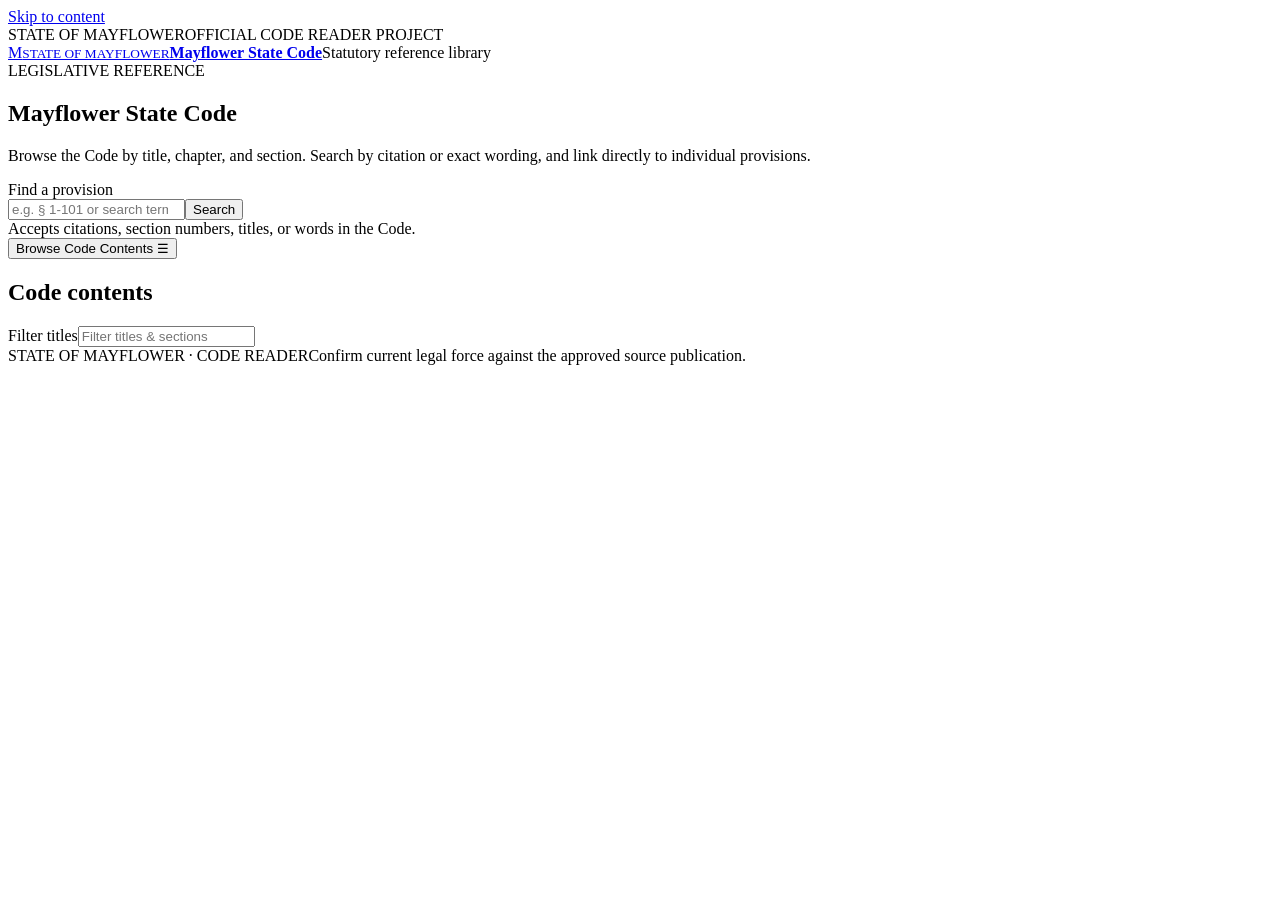
==== index.html @ bb25f396 "Initialize Mayflower Code reader: index.html" ====
<!doctype html>
<html lang="en"><head><meta charset="utf-8"><meta name="viewport" content="width=device-width,initial-scale=1"><meta name="theme-color" content="#132721"><meta name="description" content="Browse the State of Mayflower's published State Code by title, chapter and section."><title>Mayflower State Code | State of Mayflower</title><link rel="stylesheet" href="./assets/style.css"><script type="module" src="./assets/app.js"></script></head>
<body><a class="skip" href="#main">Skip to content</a><div class="govbar"><div class="wrap"><span>STATE OF MAYFLOWER</span><span>OFFICIAL CODE READER PROJECT</span></div></div><header class="masthead"><div class="wrap headerrow"><a class="wordmark" href="./"><span class="monogram" aria-hidden="true">M</span><span><small>STATE OF MAYFLOWER</small><strong>Mayflower State Code</strong></span></a><span class="header-meta">Statutory reference library</span></div></header>
<main id="main" class="wrap"><section class="intro"><div><div class="eyebrow">LEGISLATIVE REFERENCE</div><h1>Mayflower State Code</h1><p>Browse the Code by title, chapter, and section. Search by citation or exact wording, and link directly to individual provisions.</p><div id="edition" class="edition"></div></div><div class="search-panel"><form id="search-form"><label for="search">Find a provision</label><div class="searchline"><input id="search" type="search" maxlength="200" placeholder="e.g. § 1-101 or search terms" autocomplete="off"><button type="submit">Search</button></div></form><div class="search-help">Accepts citations, section numbers, titles, or words in the Code.</div></div></section>
<button class="contents-toggle" id="contents-toggle" aria-controls="contents" aria-expanded="false">Browse Code Contents <span aria-hidden="true">☰</span></button>
<div class="layout"><aside class="contents" id="contents"><div class="contents-head"><h2>Code contents</h2><label class="sr" for="filter">Filter titles</label><input type="search" id="filter" placeholder="Filter titles & sections"></div><nav id="toc" aria-label="Code navigation"></nav></aside>
<div class="reading"><div id="status" class="status" aria-live="polite"></div><div id="content"></div></div></div></main>
<footer><div class="wrap footerrow"><span>STATE OF MAYFLOWER · CODE READER</span><span>Confirm current legal force against the approved source publication.</span></div></footer></body></html>
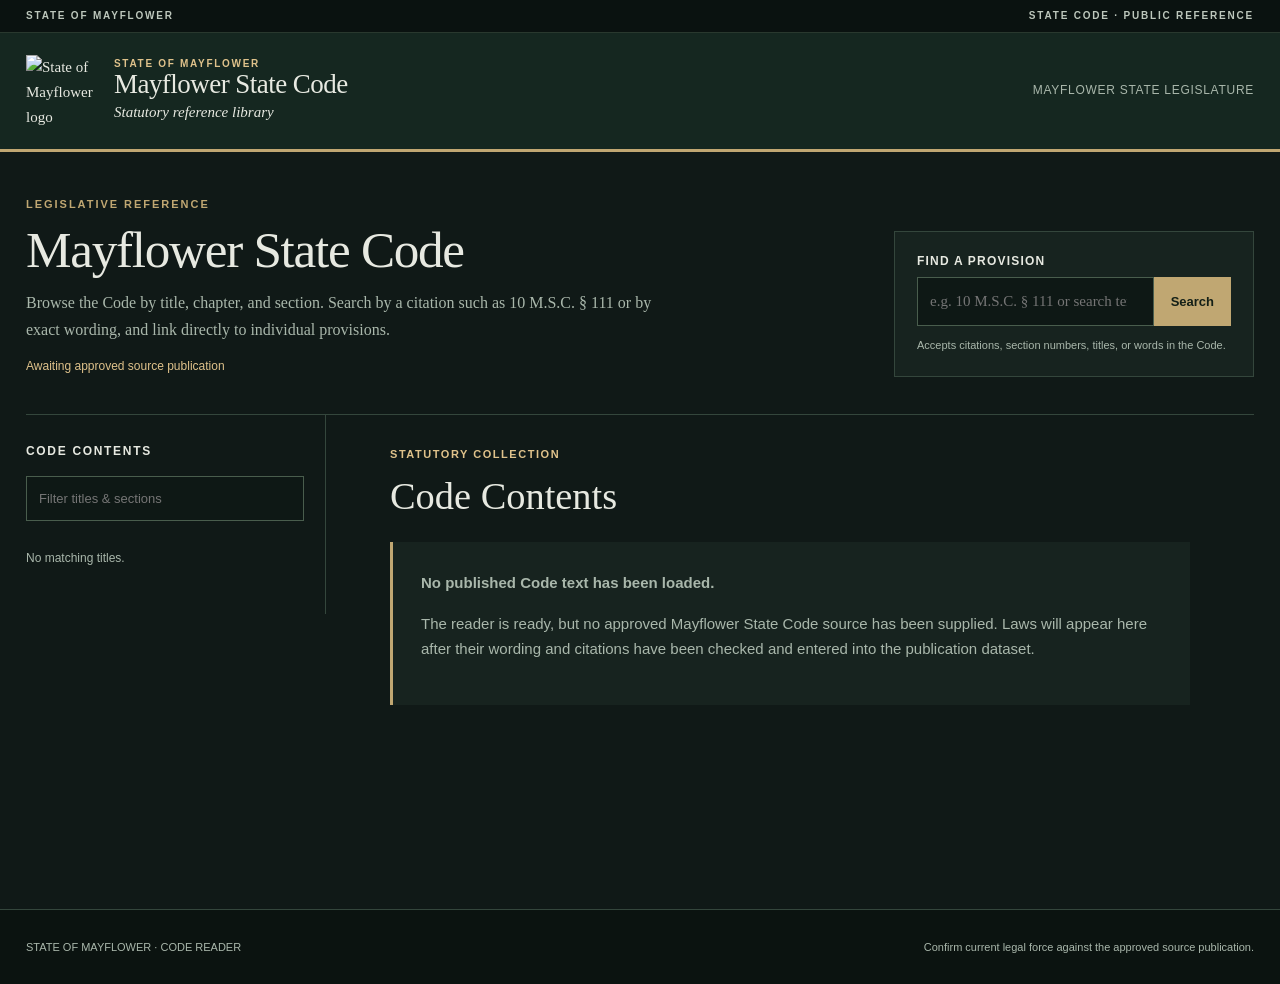
==== commit 9a5e60d2: "Redesign State Code around Mayflower logo colors" ====
--- a/index.html
+++ b/index.html
@@ -1,7 +1,7 @@
 <!doctype html>
-<html lang="en"><head><meta charset="utf-8"><meta name="viewport" content="width=device-width,initial-scale=1"><meta name="theme-color" content="#132721"><meta name="description" content="Browse the State of Mayflower's published State Code by title, chapter and section."><title>Mayflower State Code | State of Mayflower</title><link rel="stylesheet" href="./assets/style.css"><script type="module" src="./assets/app.js"></script></head>
-<body><a class="skip" href="#main">Skip to content</a><div class="govbar"><div class="wrap"><span>STATE OF MAYFLOWER</span><span>OFFICIAL CODE READER PROJECT</span></div></div><header class="masthead"><div class="wrap headerrow"><a class="wordmark" href="./"><span class="monogram" aria-hidden="true">M</span><span><small>STATE OF MAYFLOWER</small><strong>Mayflower State Code</strong></span></a><span class="header-meta">Statutory reference library</span></div></header>
-<main id="main" class="wrap"><section class="intro"><div><div class="eyebrow">LEGISLATIVE REFERENCE</div><h1>Mayflower State Code</h1><p>Browse the Code by title, chapter, and section. Search by citation or exact wording, and link directly to individual provisions.</p><div id="edition" class="edition"></div></div><div class="search-panel"><form id="search-form"><label for="search">Find a provision</label><div class="searchline"><input id="search" type="search" maxlength="200" placeholder="e.g. § 1-101 or search terms" autocomplete="off"><button type="submit">Search</button></div></form><div class="search-help">Accepts citations, section numbers, titles, or words in the Code.</div></div></section>
+<html lang="en"><head><meta charset="utf-8"><meta name="viewport" content="width=device-width,initial-scale=1"><meta name="theme-color" content="#1d2748"><meta name="description" content="Browse the State of Mayflower's published State Code by title, chapter and section."><title>Mayflower State Code | State of Mayflower</title><link rel="stylesheet" href="./assets/style.css"><script type="module" src="./assets/app.js"></script></head>
+<body><a class="skip" href="#main">Skip to content</a><div class="govbar"><div class="wrap"><span>STATE OF MAYFLOWER</span><span>STATE CODE · PUBLIC REFERENCE</span></div></div><header class="masthead"><div class="wrap headerrow"><a class="wordmark" href="./"><img class="site-seal" src="./assets/mayflower-seal.svg" alt="State of Mayflower logo" width="72" height="72"><span><small>STATE OF MAYFLOWER</small><strong>Mayflower State Code</strong><em>Statutory reference library</em></span></a><span class="header-meta">MAYFLOWER STATE LEGISLATURE</span></div></header>
+<main id="main" class="wrap"><section class="intro"><div><div class="eyebrow">LEGISLATIVE REFERENCE</div><h1>Mayflower State Code</h1><p>Browse the Code by title, chapter, and section. Search by a citation such as 10 M.S.C. § 111 or by exact wording, and link directly to individual provisions.</p><div id="edition" class="edition"></div></div><div class="search-panel"><form id="search-form"><label for="search">Find a provision</label><div class="searchline"><input id="search" type="search" maxlength="200" placeholder="e.g. 10 M.S.C. § 111 or search terms" autocomplete="off"><button type="submit">Search</button></div></form><div class="search-help">Accepts citations, section numbers, titles, or words in the Code.</div></div></section>
 <button class="contents-toggle" id="contents-toggle" aria-controls="contents" aria-expanded="false">Browse Code Contents <span aria-hidden="true">☰</span></button>
 <div class="layout"><aside class="contents" id="contents"><div class="contents-head"><h2>Code contents</h2><label class="sr" for="filter">Filter titles</label><input type="search" id="filter" placeholder="Filter titles & sections"></div><nav id="toc" aria-label="Code navigation"></nav></aside>
 <div class="reading"><div id="status" class="status" aria-live="polite"></div><div id="content"></div></div></div></main>
--- a/assets/style.css
+++ b/assets/style.css
@@ -0,0 +1 @@
+:root{color-scheme:dark;--bg:#101917;--surface:#17231f;--panel:#1c2a25;--border:#34463c;--text:#e7e9e1;--muted:#a9b7ab;--accent:#c0a772;--gold:#dfc28b;--focus:#f1d28a}*{box-sizing:border-box}html{scroll-behavior:smooth}body{margin:0;background:var(--bg);color:var(--text);font:15px/1.65 Georgia,'Times New Roman',serif}button,input{font:inherit}button,a{touch-action:manipulation}a{color:var(--gold)}a:hover{text-decoration:underline}button:focus-visible,input:focus-visible,a:focus-visible{outline:2px solid var(--focus);outline-offset:3px}.wrap{width:min(1320px,calc(100% - 52px));margin:auto}.govbar{background:#0a1210;color:#bdc7bc;border-bottom:1px solid #29382e;font:600 10px/1.4 Arial,sans-serif;letter-spacing:.18em}.govbar .wrap{display:flex;justify-content:space-between;gap:12px;padding:9px 0}.masthead{background:#152720;border-bottom:3px solid var(--accent)}.headerrow{display:flex;justify-content:space-between;align-items:center;padding:22px 0;gap:16px}.wordmark{display:flex;gap:16px;align-items:center;text-decoration:none;color:var(--text)}.wordmark small,.wordmark strong{display:block}.wordmark small{font:700 10px Arial,sans-serif;letter-spacing:.17em;color:var(--gold)}.wordmark strong{font:normal 27px Georgia,serif;letter-spacing:-.02em}.monogram{height:57px;width:57px;display:grid;place-items:center;border:2px solid var(--gold);border-radius:50%;font:34px Georgia,serif;color:var(--gold)}.header-meta,.eyebrow,.edition,.search-help,.contents-head,.contents-toggle,.code-label,.breadcrumbs,.result-meta,.actions,.nav-arrows,.status,.empty-note,.footerrow{font-family:Arial,Helvetica,sans-serif}.header-meta{font-size:12px;color:var(--muted);letter-spacing:.06em}.intro{display:grid;grid-template-columns:minmax(0,1fr) 360px;gap:32px;align-items:end;padding:43px 0 37px}.eyebrow{font-weight:700;letter-spacing:.18em;font-size:11px;color:var(--accent)}h1{font-size:clamp(34px,4vw,52px);font-weight:normal;line-height:1.1;margin:9px 0 12px;letter-spacing:-.025em}.intro p{margin:0;max-width:640px;color:var(--muted);font-size:16px}.edition{font-size:12px;margin-top:14px;color:var(--gold)}.search-panel{background:var(--surface);border:1px solid var(--border);padding:22px}.search-panel label{display:block;font:700 12px Arial,sans-serif;text-transform:uppercase;letter-spacing:.1em;margin-bottom:9px}.searchline{display:flex}.searchline input{flex:1;min-width:0}.searchline button{border:0;padding:11px 17px;background:var(--accent);color:#142017;font:700 13px Arial;cursor:pointer}.search-help{font-size:11px;color:var(--muted);margin-top:10px}input{background:#0e1815;border:1px solid #495d4d;border-radius:0;padding:11px 12px;color:var(--text);width:100%;outline:none}.layout{display:grid;grid-template-columns:300px minmax(0,1fr);border-top:1px solid var(--border);gap:0;align-items:start;min-height:55vh}.contents{border-right:1px solid var(--border);padding:27px 21px 40px 0;position:sticky;top:0;max-height:100vh;overflow:auto}.contents-head h2{font-size:12px;text-transform:uppercase;letter-spacing:.14em;margin:0 0 14px}.contents-head input{font-size:13px;margin-bottom:16px}.toc-title{display:block;width:100%;text-align:left;padding:12px 9px;background:none;color:var(--text);border:0;border-top:1px solid #293b33;cursor:pointer;font:600 13px/1.4 Arial}.toc-title:hover,.toc-title.active{background:#23362d;color:var(--gold)}.toc-title small{display:block;color:var(--muted);font-size:10px;letter-spacing:.08em;margin-bottom:3px}.toc-chapters{margin:0 0 8px;padding:0;list-style:none}.toc-chapters a{display:block;padding:7px 9px 7px 19px;color:#b9c9bd;font:12px/1.4 Arial;text-decoration:none}.toc-chapters a.active,.toc-chapters a:hover{color:var(--gold);background:#22332b}.reading{padding:30px min(5vw,65px) 90px;min-width:0}.breadcrumbs{font-size:12px;color:var(--muted);margin-bottom:19px}.breadcrumbs a{color:var(--muted)}.code-label{font-size:11px;color:var(--gold);font-weight:bold;letter-spacing:.14em;text-transform:uppercase}.reading h2{font-size:clamp(27px,3vw,40px);font-weight:normal;line-height:1.2;margin:10px 0 23px}.reading h3{font-size:20px;font-weight:normal;margin:28px 0 8px}.catalog{display:grid;gap:12px}.catalog a,.result{display:block;text-decoration:none;color:var(--text);background:var(--surface);border:1px solid var(--border);padding:20px 23px}.catalog a:hover,.result:hover{border-color:var(--accent);background:#1d2d25}.catalog .code-label{display:block}.catalog strong,.result strong{display:block;font-size:19px;font-weight:normal;margin:5px 0}.catalog small,.result-meta{font-size:12px;color:var(--muted)}.section-list{list-style:none;margin:0;padding:0}.section-list li{border-bottom:1px solid var(--border)}.section-list a{display:flex;justify-content:space-between;gap:12px;align-items:baseline;padding:13px 0;color:var(--text);text-decoration:none}.section-list a:hover{color:var(--gold)}.section-list .num{font-family:Arial;font-size:12px;color:var(--accent);white-space:nowrap}.statute{font-size:17px;line-height:1.9;white-space:pre-wrap;overflow-wrap:anywhere}.statute p{margin:0 0 1.05em}.statute p:target{background:#594b2b66;box-shadow:-6px 0 var(--accent);scroll-margin-top:20px}.statute a{color:var(--gold);text-decoration-color:#8c7950}.actions{display:flex;gap:9px;flex-wrap:wrap;margin:22px 0 31px}.actions button,.actions a,.nav-arrows a{display:inline-block;border:1px solid var(--border);padding:8px 12px;background:#203128;color:var(--text);font:12px Arial;cursor:pointer;text-decoration:none}.actions button:hover,.actions a:hover,.nav-arrows a:hover{border-color:var(--gold)}.nav-arrows{display:flex;justify-content:space-between;gap:18px;border-top:1px solid var(--border);padding-top:19px;margin-top:35px;font-size:12px}.meta-panel{border-top:1px solid var(--border);margin-top:30px;padding-top:20px;font:13px/1.6 Arial;color:var(--muted)}.meta-panel h3{font:700 12px Arial;text-transform:uppercase;letter-spacing:.13em;color:var(--text)}.status{font-size:13px;color:var(--gold);margin-bottom:13px}.status:empty{display:none}.empty-note{padding:28px;background:var(--surface);border-left:3px solid var(--accent);color:var(--muted);line-height:1.7}.result{margin-bottom:10px}.result p{font-size:14px;color:var(--muted);margin:5px 0}.result mark{background:#75623b;color:#fff}.result-meta{display:block;margin-bottom:5px}.contents-toggle{display:none}footer{border-top:1px solid var(--border);background:#0b1310}.footerrow{display:flex;justify-content:space-between;gap:15px;padding:28px 0;font-size:11px;color:var(--muted)}.skip,.sr{position:absolute;left:-9999px}.skip:focus,.sr:focus{left:12px;top:12px;background:#fff;color:#000;padding:8px;z-index:10}@media(max-width:850px){.wrap{width:min(100% - 30px,1320px)}.intro{grid-template-columns:1fr;gap:20px;padding:30px 0}.layout{grid-template-columns:1fr}.contents-toggle{display:flex;justify-content:space-between;width:100%;background:#24382e;border:1px solid var(--border);padding:13px;color:var(--text);cursor:pointer}.contents{display:none;position:static;max-height:none;border:1px solid var(--border);padding:18px;margin-top:5px}.contents.open{display:block}.reading{padding:24px 0 65px}.header-meta{display:none}.wordmark strong{font-size:22px}.monogram{height:48px;width:48px;font-size:27px}.footerrow{flex-direction:column}}@media print{:root{color-scheme:light}body{background:white;color:#111}.govbar,.masthead,.search-panel,.contents,.contents-toggle,.actions,.nav-arrows,footer,.intro p,.eyebrow,.status{display:none!important}.intro{display:block;padding:0}.intro h1{font-size:22px}.layout{display:block;border:0}.reading{padding:0}.statute{color:#111;font-size:12pt}.statute a{color:#111}.code-label{color:#111}}
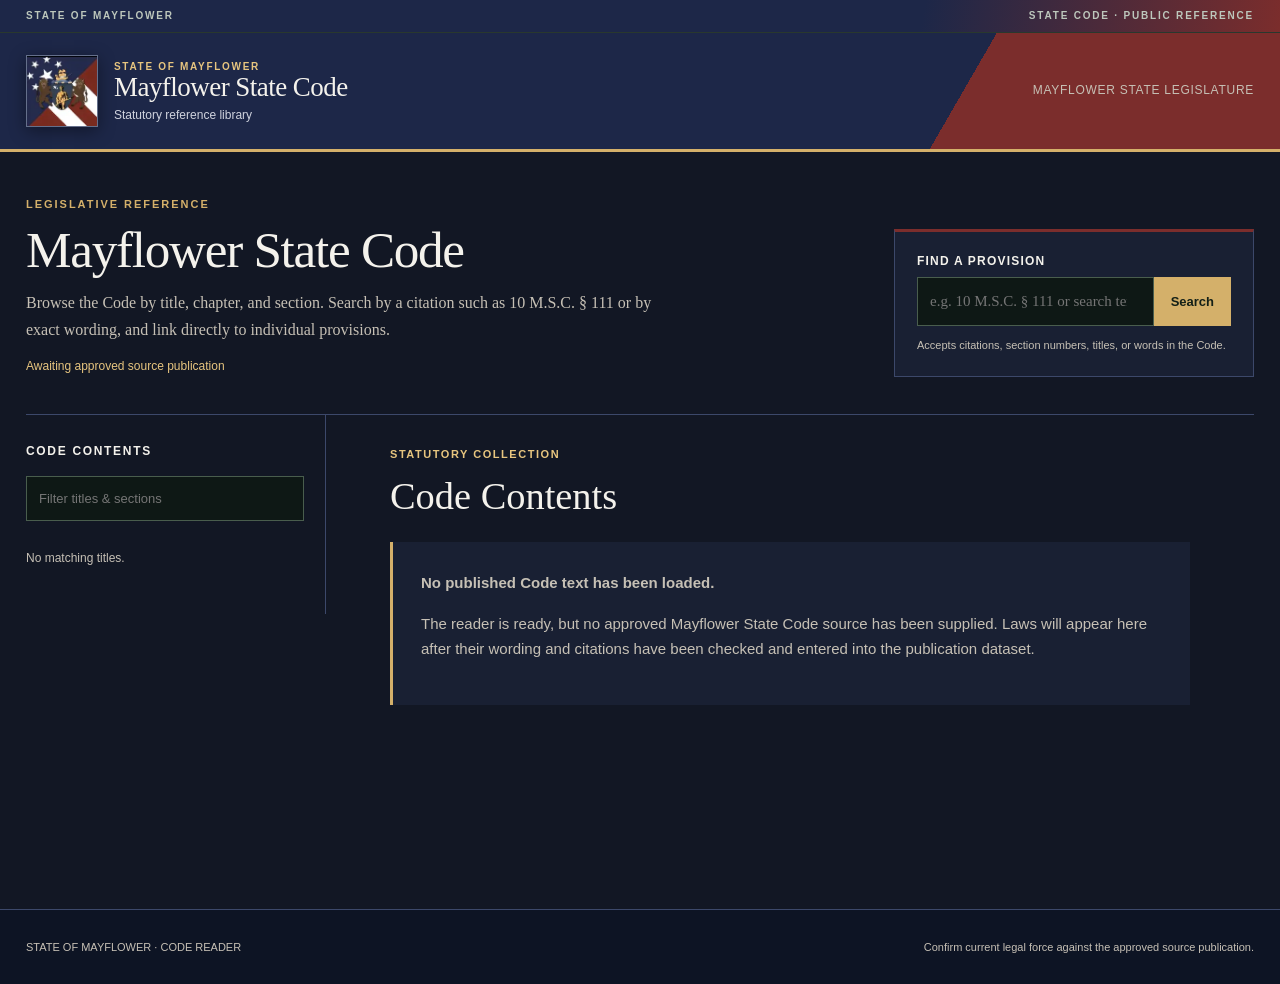
==== commit d68e3d97: "Complete MSC citation display and seal favicon" ====
--- a/index.html
+++ b/index.html
@@ -1,5 +1,5 @@
 <!doctype html>
-<html lang="en"><head><meta charset="utf-8"><meta name="viewport" content="width=device-width,initial-scale=1"><meta name="theme-color" content="#1d2748"><meta name="description" content="Browse the State of Mayflower's published State Code by title, chapter and section."><title>Mayflower State Code | State of Mayflower</title><link rel="stylesheet" href="./assets/style.css"><script type="module" src="./assets/app.js"></script></head>
+<html lang="en"><head><meta charset="utf-8"><meta name="viewport" content="width=device-width,initial-scale=1"><meta name="theme-color" content="#1d2748"><meta name="description" content="Browse the State of Mayflower's published State Code by title, chapter and section."><title>Mayflower State Code | State of Mayflower</title><link rel="icon" type="image/svg+xml" href="./assets/mayflower-seal.svg"><link rel="stylesheet" href="./assets/style.css"><script type="module" src="./assets/app.js"></script></head>
 <body><a class="skip" href="#main">Skip to content</a><div class="govbar"><div class="wrap"><span>STATE OF MAYFLOWER</span><span>STATE CODE · PUBLIC REFERENCE</span></div></div><header class="masthead"><div class="wrap headerrow"><a class="wordmark" href="./"><img class="site-seal" src="./assets/mayflower-seal.svg" alt="State of Mayflower logo" width="72" height="72"><span><small>STATE OF MAYFLOWER</small><strong>Mayflower State Code</strong><em>Statutory reference library</em></span></a><span class="header-meta">MAYFLOWER STATE LEGISLATURE</span></div></header>
 <main id="main" class="wrap"><section class="intro"><div><div class="eyebrow">LEGISLATIVE REFERENCE</div><h1>Mayflower State Code</h1><p>Browse the Code by title, chapter, and section. Search by a citation such as 10 M.S.C. § 111 or by exact wording, and link directly to individual provisions.</p><div id="edition" class="edition"></div></div><div class="search-panel"><form id="search-form"><label for="search">Find a provision</label><div class="searchline"><input id="search" type="search" maxlength="200" placeholder="e.g. 10 M.S.C. § 111 or search terms" autocomplete="off"><button type="submit">Search</button></div></form><div class="search-help">Accepts citations, section numbers, titles, or words in the Code.</div></div></section>
 <button class="contents-toggle" id="contents-toggle" aria-controls="contents" aria-expanded="false">Browse Code Contents <span aria-hidden="true">☰</span></button>
--- a/assets/style.css
+++ b/assets/style.css
@@ -1 +1,2 @@
-:root{color-scheme:dark;--bg:#101917;--surface:#17231f;--panel:#1c2a25;--border:#34463c;--text:#e7e9e1;--muted:#a9b7ab;--accent:#c0a772;--gold:#dfc28b;--focus:#f1d28a}*{box-sizing:border-box}html{scroll-behavior:smooth}body{margin:0;background:var(--bg);color:var(--text);font:15px/1.65 Georgia,'Times New Roman',serif}button,input{font:inherit}button,a{touch-action:manipulation}a{color:var(--gold)}a:hover{text-decoration:underline}button:focus-visible,input:focus-visible,a:focus-visible{outline:2px solid var(--focus);outline-offset:3px}.wrap{width:min(1320px,calc(100% - 52px));margin:auto}.govbar{background:#0a1210;color:#bdc7bc;border-bottom:1px solid #29382e;font:600 10px/1.4 Arial,sans-serif;letter-spacing:.18em}.govbar .wrap{display:flex;justify-content:space-between;gap:12px;padding:9px 0}.masthead{background:#152720;border-bottom:3px solid var(--accent)}.headerrow{display:flex;justify-content:space-between;align-items:center;padding:22px 0;gap:16px}.wordmark{display:flex;gap:16px;align-items:center;text-decoration:none;color:var(--text)}.wordmark small,.wordmark strong{display:block}.wordmark small{font:700 10px Arial,sans-serif;letter-spacing:.17em;color:var(--gold)}.wordmark strong{font:normal 27px Georgia,serif;letter-spacing:-.02em}.monogram{height:57px;width:57px;display:grid;place-items:center;border:2px solid var(--gold);border-radius:50%;font:34px Georgia,serif;color:var(--gold)}.header-meta,.eyebrow,.edition,.search-help,.contents-head,.contents-toggle,.code-label,.breadcrumbs,.result-meta,.actions,.nav-arrows,.status,.empty-note,.footerrow{font-family:Arial,Helvetica,sans-serif}.header-meta{font-size:12px;color:var(--muted);letter-spacing:.06em}.intro{display:grid;grid-template-columns:minmax(0,1fr) 360px;gap:32px;align-items:end;padding:43px 0 37px}.eyebrow{font-weight:700;letter-spacing:.18em;font-size:11px;color:var(--accent)}h1{font-size:clamp(34px,4vw,52px);font-weight:normal;line-height:1.1;margin:9px 0 12px;letter-spacing:-.025em}.intro p{margin:0;max-width:640px;color:var(--muted);font-size:16px}.edition{font-size:12px;margin-top:14px;color:var(--gold)}.search-panel{background:var(--surface);border:1px solid var(--border);padding:22px}.search-panel label{display:block;font:700 12px Arial,sans-serif;text-transform:uppercase;letter-spacing:.1em;margin-bottom:9px}.searchline{display:flex}.searchline input{flex:1;min-width:0}.searchline button{border:0;padding:11px 17px;background:var(--accent);color:#142017;font:700 13px Arial;cursor:pointer}.search-help{font-size:11px;color:var(--muted);margin-top:10px}input{background:#0e1815;border:1px solid #495d4d;border-radius:0;padding:11px 12px;color:var(--text);width:100%;outline:none}.layout{display:grid;grid-template-columns:300px minmax(0,1fr);border-top:1px solid var(--border);gap:0;align-items:start;min-height:55vh}.contents{border-right:1px solid var(--border);padding:27px 21px 40px 0;position:sticky;top:0;max-height:100vh;overflow:auto}.contents-head h2{font-size:12px;text-transform:uppercase;letter-spacing:.14em;margin:0 0 14px}.contents-head input{font-size:13px;margin-bottom:16px}.toc-title{display:block;width:100%;text-align:left;padding:12px 9px;background:none;color:var(--text);border:0;border-top:1px solid #293b33;cursor:pointer;font:600 13px/1.4 Arial}.toc-title:hover,.toc-title.active{background:#23362d;color:var(--gold)}.toc-title small{display:block;color:var(--muted);font-size:10px;letter-spacing:.08em;margin-bottom:3px}.toc-chapters{margin:0 0 8px;padding:0;list-style:none}.toc-chapters a{display:block;padding:7px 9px 7px 19px;color:#b9c9bd;font:12px/1.4 Arial;text-decoration:none}.toc-chapters a.active,.toc-chapters a:hover{color:var(--gold);background:#22332b}.reading{padding:30px min(5vw,65px) 90px;min-width:0}.breadcrumbs{font-size:12px;color:var(--muted);margin-bottom:19px}.breadcrumbs a{color:var(--muted)}.code-label{font-size:11px;color:var(--gold);font-weight:bold;letter-spacing:.14em;text-transform:uppercase}.reading h2{font-size:clamp(27px,3vw,40px);font-weight:normal;line-height:1.2;margin:10px 0 23px}.reading h3{font-size:20px;font-weight:normal;margin:28px 0 8px}.catalog{display:grid;gap:12px}.catalog a,.result{display:block;text-decoration:none;color:var(--text);background:var(--surface);border:1px solid var(--border);padding:20px 23px}.catalog a:hover,.result:hover{border-color:var(--accent);background:#1d2d25}.catalog .code-label{display:block}.catalog strong,.result strong{display:block;font-size:19px;font-weight:normal;margin:5px 0}.catalog small,.result-meta{font-size:12px;color:var(--muted)}.section-list{list-style:none;margin:0;padding:0}.section-list li{border-bottom:1px solid var(--border)}.section-list a{display:flex;justify-content:space-between;gap:12px;align-items:baseline;padding:13px 0;color:var(--text);text-decoration:none}.section-list a:hover{color:var(--gold)}.section-list .num{font-family:Arial;font-size:12px;color:var(--accent);white-space:nowrap}.statute{font-size:17px;line-height:1.9;white-space:pre-wrap;overflow-wrap:anywhere}.statute p{margin:0 0 1.05em}.statute p:target{background:#594b2b66;box-shadow:-6px 0 var(--accent);scroll-margin-top:20px}.statute a{color:var(--gold);text-decoration-color:#8c7950}.actions{display:flex;gap:9px;flex-wrap:wrap;margin:22px 0 31px}.actions button,.actions a,.nav-arrows a{display:inline-block;border:1px solid var(--border);padding:8px 12px;background:#203128;color:var(--text);font:12px Arial;cursor:pointer;text-decoration:none}.actions button:hover,.actions a:hover,.nav-arrows a:hover{border-color:var(--gold)}.nav-arrows{display:flex;justify-content:space-between;gap:18px;border-top:1px solid var(--border);padding-top:19px;margin-top:35px;font-size:12px}.meta-panel{border-top:1px solid var(--border);margin-top:30px;padding-top:20px;font:13px/1.6 Arial;color:var(--muted)}.meta-panel h3{font:700 12px Arial;text-transform:uppercase;letter-spacing:.13em;color:var(--text)}.status{font-size:13px;color:var(--gold);margin-bottom:13px}.status:empty{display:none}.empty-note{padding:28px;background:var(--surface);border-left:3px solid var(--accent);color:var(--muted);line-height:1.7}.result{margin-bottom:10px}.result p{font-size:14px;color:var(--muted);margin:5px 0}.result mark{background:#75623b;color:#fff}.result-meta{display:block;margin-bottom:5px}.contents-toggle{display:none}footer{border-top:1px solid var(--border);background:#0b1310}.footerrow{display:flex;justify-content:space-between;gap:15px;padding:28px 0;font-size:11px;color:var(--muted)}.skip,.sr{position:absolute;left:-9999px}.skip:focus,.sr:focus{left:12px;top:12px;background:#fff;color:#000;padding:8px;z-index:10}@media(max-width:850px){.wrap{width:min(100% - 30px,1320px)}.intro{grid-template-columns:1fr;gap:20px;padding:30px 0}.layout{grid-template-columns:1fr}.contents-toggle{display:flex;justify-content:space-between;width:100%;background:#24382e;border:1px solid var(--border);padding:13px;color:var(--text);cursor:pointer}.contents{display:none;position:static;max-height:none;border:1px solid var(--border);padding:18px;margin-top:5px}.contents.open{display:block}.reading{padding:24px 0 65px}.header-meta{display:none}.wordmark strong{font-size:22px}.monogram{height:48px;width:48px;font-size:27px}.footerrow{flex-direction:column}}@media print{:root{color-scheme:light}body{background:white;color:#111}.govbar,.masthead,.search-panel,.contents,.contents-toggle,.actions,.nav-arrows,footer,.intro p,.eyebrow,.status{display:none!important}.intro{display:block;padding:0}.intro h1{font-size:22px}.layout{display:block;border:0}.reading{padding:0}.statute{color:#111;font-size:12pt}.statute a{color:#111}.code-label{color:#111}}+:root{color-scheme:dark;--bg:#121724;--surface:#192033;--panel:#202944;--border:#3c486a;--text:#f4f2ec;--muted:#c6c0b5;--accent:#d4b06a;--gold:#e7c57f;--focus:#e7c57f}*{box-sizing:border-box}html{scroll-behavior:smooth}body{margin:0;background:var(--bg);color:var(--text);font:15px/1.65 Georgia,'Times New Roman',serif}button,input{font:inherit}button,a{touch-action:manipulation}a{color:var(--gold)}a:hover{text-decoration:underline}button:focus-visible,input:focus-visible,a:focus-visible{outline:2px solid var(--focus);outline-offset:3px}.wrap{width:min(1320px,calc(100% - 52px));margin:auto}.govbar{background:#11192c;color:#bdc7bc;border-bottom:1px solid #29382e;font:600 10px/1.4 Arial,sans-serif;letter-spacing:.18em}.govbar .wrap{display:flex;justify-content:space-between;gap:12px;padding:9px 0}.masthead{background:#1d2748;border-bottom:3px solid var(--accent)}.headerrow{display:flex;justify-content:space-between;align-items:center;padding:22px 0;gap:16px}.wordmark{display:flex;gap:16px;align-items:center;text-decoration:none;color:var(--text)}.wordmark small,.wordmark strong{display:block}.wordmark small{font:700 10px Arial,sans-serif;letter-spacing:.17em;color:var(--gold)}.wordmark strong{font:normal 27px Georgia,serif;letter-spacing:-.02em}.monogram{height:57px;width:57px;display:grid;place-items:center;border:2px solid var(--gold);border-radius:50%;font:34px Georgia,serif;color:var(--gold)}.header-meta,.eyebrow,.edition,.search-help,.contents-head,.contents-toggle,.code-label,.breadcrumbs,.result-meta,.actions,.nav-arrows,.status,.empty-note,.footerrow{font-family:Arial,Helvetica,sans-serif}.header-meta{font-size:12px;color:var(--muted);letter-spacing:.06em}.intro{display:grid;grid-template-columns:minmax(0,1fr) 360px;gap:32px;align-items:end;padding:43px 0 37px}.eyebrow{font-weight:700;letter-spacing:.18em;font-size:11px;color:var(--accent)}h1{font-size:clamp(34px,4vw,52px);font-weight:normal;line-height:1.1;margin:9px 0 12px;letter-spacing:-.025em}.intro p{margin:0;max-width:640px;color:var(--muted);font-size:16px}.edition{font-size:12px;margin-top:14px;color:var(--gold)}.search-panel{background:var(--surface);border:1px solid var(--border);padding:22px}.search-panel label{display:block;font:700 12px Arial,sans-serif;text-transform:uppercase;letter-spacing:.1em;margin-bottom:9px}.searchline{display:flex}.searchline input{flex:1;min-width:0}.searchline button{border:0;padding:11px 17px;background:var(--accent);color:#142017;font:700 13px Arial;cursor:pointer}.search-help{font-size:11px;color:var(--muted);margin-top:10px}input{background:#0e1815;border:1px solid #495d4d;border-radius:0;padding:11px 12px;color:var(--text);width:100%;outline:none}.layout{display:grid;grid-template-columns:300px minmax(0,1fr);border-top:1px solid var(--border);gap:0;align-items:start;min-height:55vh}.contents{border-right:1px solid var(--border);padding:27px 21px 40px 0;position:sticky;top:0;max-height:100vh;overflow:auto}.contents-head h2{font-size:12px;text-transform:uppercase;letter-spacing:.14em;margin:0 0 14px}.contents-head input{font-size:13px;margin-bottom:16px}.toc-title{display:block;width:100%;text-align:left;padding:12px 9px;background:none;color:var(--text);border:0;border-top:1px solid #293b33;cursor:pointer;font:600 13px/1.4 Arial}.toc-title:hover,.toc-title.active{background:#2d3753;color:var(--gold)}.toc-title small{display:block;color:var(--muted);font-size:10px;letter-spacing:.08em;margin-bottom:3px}.toc-chapters{margin:0 0 8px;padding:0;list-style:none}.toc-chapters a{display:block;padding:7px 9px 7px 19px;color:#b9c9bd;font:12px/1.4 Arial;text-decoration:none}.toc-chapters a.active,.toc-chapters a:hover{color:var(--gold);background:#303a58}.reading{padding:30px min(5vw,65px) 90px;min-width:0}.breadcrumbs{font-size:12px;color:var(--muted);margin-bottom:19px}.breadcrumbs a{color:var(--muted)}.code-label{font-size:11px;color:var(--gold);font-weight:bold;letter-spacing:.14em;text-transform:uppercase}.reading h2{font-size:clamp(27px,3vw,40px);font-weight:normal;line-height:1.2;margin:10px 0 23px}.reading h3{font-size:20px;font-weight:normal;margin:28px 0 8px}.catalog{display:grid;gap:12px}.catalog a,.result{display:block;text-decoration:none;color:var(--text);background:var(--surface);border:1px solid var(--border);padding:20px 23px}.catalog a:hover,.result:hover{border-color:var(--accent);background:#1d2d25}.catalog .code-label{display:block}.catalog strong,.result strong{display:block;font-size:19px;font-weight:normal;margin:5px 0}.catalog small,.result-meta{font-size:12px;color:var(--muted)}.section-list{list-style:none;margin:0;padding:0}.section-list li{border-bottom:1px solid var(--border)}.section-list a{display:flex;justify-content:space-between;gap:12px;align-items:baseline;padding:13px 0;color:var(--text);text-decoration:none}.section-list a:hover{color:var(--gold)}.section-list .num{font-family:Arial;font-size:12px;color:var(--accent);white-space:nowrap}.statute{font-size:17px;line-height:1.9;white-space:pre-wrap;overflow-wrap:anywhere}.statute p{margin:0 0 1.05em}.statute p:target{background:#594b2b66;box-shadow:-6px 0 var(--accent);scroll-margin-top:20px}.statute a{color:var(--gold);text-decoration-color:#8c7950}.actions{display:flex;gap:9px;flex-wrap:wrap;margin:22px 0 31px}.actions button,.actions a,.nav-arrows a{display:inline-block;border:1px solid var(--border);padding:8px 12px;background:#242e4b;color:var(--text);font:12px Arial;cursor:pointer;text-decoration:none}.actions button:hover,.actions a:hover,.nav-arrows a:hover{border-color:var(--gold)}.nav-arrows{display:flex;justify-content:space-between;gap:18px;border-top:1px solid var(--border);padding-top:19px;margin-top:35px;font-size:12px}.meta-panel{border-top:1px solid var(--border);margin-top:30px;padding-top:20px;font:13px/1.6 Arial;color:var(--muted)}.meta-panel h3{font:700 12px Arial;text-transform:uppercase;letter-spacing:.13em;color:var(--text)}.status{font-size:13px;color:var(--gold);margin-bottom:13px}.status:empty{display:none}.empty-note{padding:28px;background:var(--surface);border-left:3px solid var(--accent);color:var(--muted);line-height:1.7}.result{margin-bottom:10px}.result p{font-size:14px;color:var(--muted);margin:5px 0}.result mark{background:#75623b;color:#fff}.result-meta{display:block;margin-bottom:5px}.contents-toggle{display:none}footer{border-top:1px solid var(--border);background:#0d1424}.footerrow{display:flex;justify-content:space-between;gap:15px;padding:28px 0;font-size:11px;color:var(--muted)}.skip,.sr{position:absolute;left:-9999px}.skip:focus,.sr:focus{left:12px;top:12px;background:#fff;color:#000;padding:8px;z-index:10}@media(max-width:850px){.wrap{width:min(100% - 30px,1320px)}.intro{grid-template-columns:1fr;gap:20px;padding:30px 0}.layout{grid-template-columns:1fr}.contents-toggle{display:flex;justify-content:space-between;width:100%;background:#252e4b;border:1px solid var(--border);padding:13px;color:var(--text);cursor:pointer}.contents{display:none;position:static;max-height:none;border:1px solid var(--border);padding:18px;margin-top:5px}.contents.open{display:block}.reading{padding:24px 0 65px}.header-meta{display:none}.wordmark strong{font-size:22px}.monogram{height:48px;width:48px;font-size:27px}.footerrow{flex-direction:column}}@media print{:root{color-scheme:light}body{background:white;color:#111}.govbar,.masthead,.search-panel,.contents,.contents-toggle,.actions,.nav-arrows,footer,.intro p,.eyebrow,.status{display:none!important}.intro{display:block;padding:0}.intro h1{font-size:22px}.layout{display:block;border:0}.reading{padding:0}.statute{color:#111;font-size:12pt}.statute a{color:#111}.code-label{color:#111}}
+.govbar{background:linear-gradient(100deg,#1d2748 0 72%,#7b2d2c)}.masthead{background:linear-gradient(120deg,#1d2748 0 74%,#7b2d2c 74%);border-bottom:3px solid #d4b06a}.site-seal{width:72px;height:72px;object-fit:cover;border:1px solid #65708b;box-shadow:0 4px 16px #0006;flex-shrink:0}.wordmark em{display:block;font:normal 12px Arial,sans-serif;color:#d0d3de;margin-top:5px}.search-panel{border-top:3px solid #7b2d2c}.code-citation{font:600 clamp(24px,3vw,36px)/1.25 Georgia,serif;color:#e7c57f;margin:12px 0 8px}.title-context{font:13px Arial,sans-serif;color:var(--muted);margin:0 0 20px}.section-title{margin:8px 0 12px!important}@media(max-width:850px){.site-seal{width:55px;height:55px}.wordmark em{font-size:10px}}
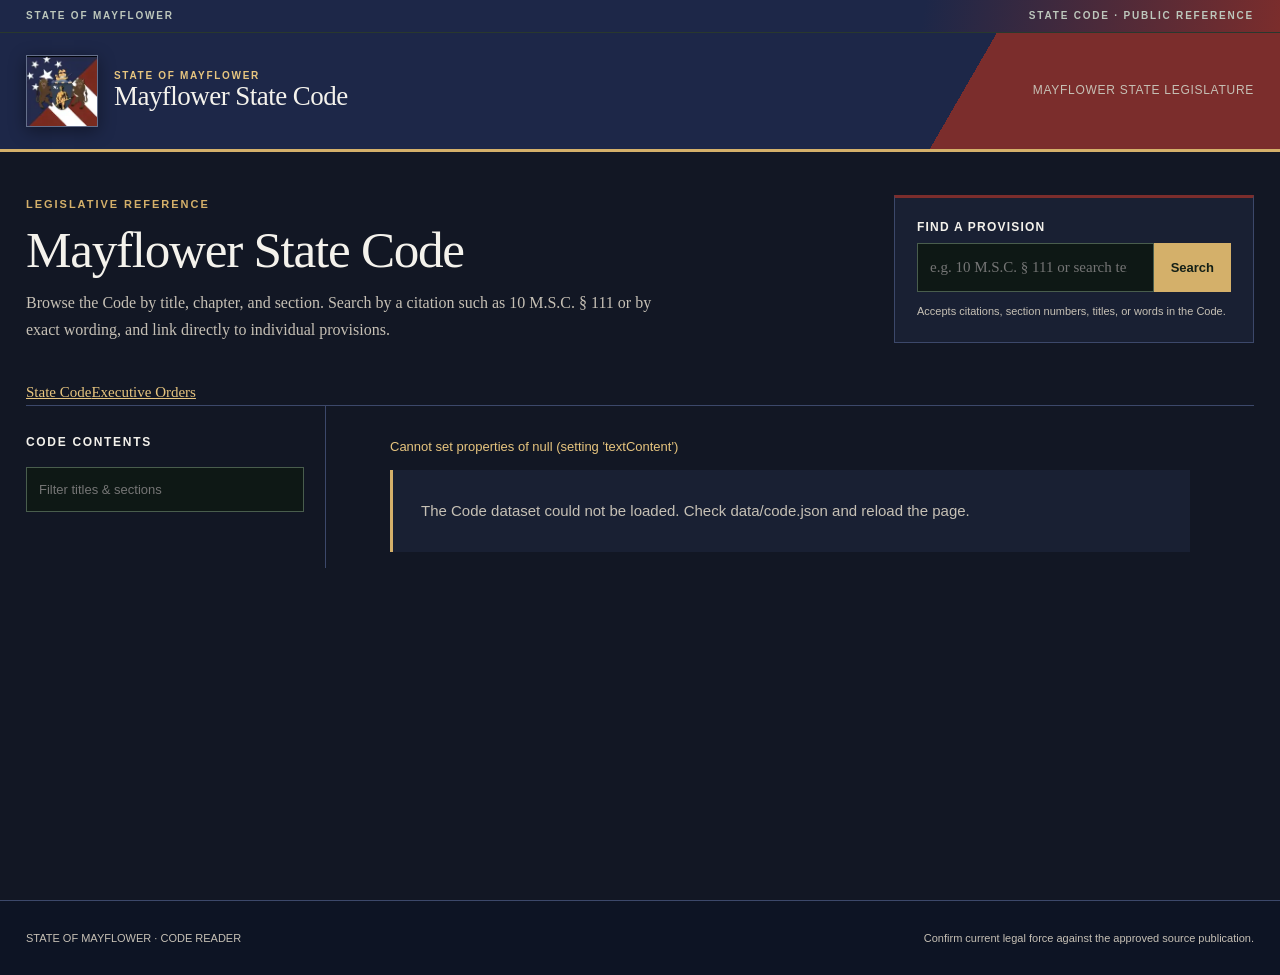
==== commit c9b4ca1b: "Remove publication placeholder and add Executive Orders navigation" ====
--- a/index.html
+++ b/index.html
@@ -1,7 +1,8 @@
 <!doctype html>
 <html lang="en"><head><meta charset="utf-8"><meta name="viewport" content="width=device-width,initial-scale=1"><meta name="theme-color" content="#1d2748"><meta name="description" content="Browse the State of Mayflower's published State Code by title, chapter and section."><title>Mayflower State Code | State of Mayflower</title><link rel="icon" type="image/svg+xml" href="./assets/mayflower-seal.svg"><link rel="stylesheet" href="./assets/style.css"><script type="module" src="./assets/app.js"></script></head>
-<body><a class="skip" href="#main">Skip to content</a><div class="govbar"><div class="wrap"><span>STATE OF MAYFLOWER</span><span>STATE CODE · PUBLIC REFERENCE</span></div></div><header class="masthead"><div class="wrap headerrow"><a class="wordmark" href="./"><img class="site-seal" src="./assets/mayflower-seal.svg" alt="State of Mayflower logo" width="72" height="72"><span><small>STATE OF MAYFLOWER</small><strong>Mayflower State Code</strong><em>Statutory reference library</em></span></a><span class="header-meta">MAYFLOWER STATE LEGISLATURE</span></div></header>
-<main id="main" class="wrap"><section class="intro"><div><div class="eyebrow">LEGISLATIVE REFERENCE</div><h1>Mayflower State Code</h1><p>Browse the Code by title, chapter, and section. Search by a citation such as 10 M.S.C. § 111 or by exact wording, and link directly to individual provisions.</p><div id="edition" class="edition"></div></div><div class="search-panel"><form id="search-form"><label for="search">Find a provision</label><div class="searchline"><input id="search" type="search" maxlength="200" placeholder="e.g. 10 M.S.C. § 111 or search terms" autocomplete="off"><button type="submit">Search</button></div></form><div class="search-help">Accepts citations, section numbers, titles, or words in the Code.</div></div></section>
+<body><a class="skip" href="#main">Skip to content</a><div class="govbar"><div class="wrap"><span>STATE OF MAYFLOWER</span><span>STATE CODE · PUBLIC REFERENCE</span></div></div><header class="masthead"><div class="wrap headerrow"><a class="wordmark" href="./"><img class="site-seal" src="./assets/mayflower-seal.svg" alt="State of Mayflower logo" width="72" height="72"><span><small>STATE OF MAYFLOWER</small><strong>Mayflower State Code</strong></span></a><span class="header-meta">MAYFLOWER STATE LEGISLATURE</span></div></header>
+<main id="main" class="wrap"><section class="intro"><div><div class="eyebrow">LEGISLATIVE REFERENCE</div><h1>Mayflower State Code</h1><p>Browse the Code by title, chapter, and section. Search by a citation such as 10 M.S.C. § 111 or by exact wording, and link directly to individual provisions.</p></div><div class="search-panel"><form id="search-form"><label for="search">Find a provision</label><div class="searchline"><input id="search" type="search" maxlength="200" placeholder="e.g. 10 M.S.C. § 111 or search terms" autocomplete="off"><button type="submit">Search</button></div></form><div class="search-help">Accepts citations, section numbers, titles, or words in the Code.</div></div></section>
+<nav class="resource-tabs" aria-label="Publications"><a href="./" aria-current="page">State Code</a><a href="./executive-orders/">Executive Orders</a></nav>
 <button class="contents-toggle" id="contents-toggle" aria-controls="contents" aria-expanded="false">Browse Code Contents <span aria-hidden="true">☰</span></button>
 <div class="layout"><aside class="contents" id="contents"><div class="contents-head"><h2>Code contents</h2><label class="sr" for="filter">Filter titles</label><input type="search" id="filter" placeholder="Filter titles & sections"></div><nav id="toc" aria-label="Code navigation"></nav></aside>
 <div class="reading"><div id="status" class="status" aria-live="polite"></div><div id="content"></div></div></div></main>
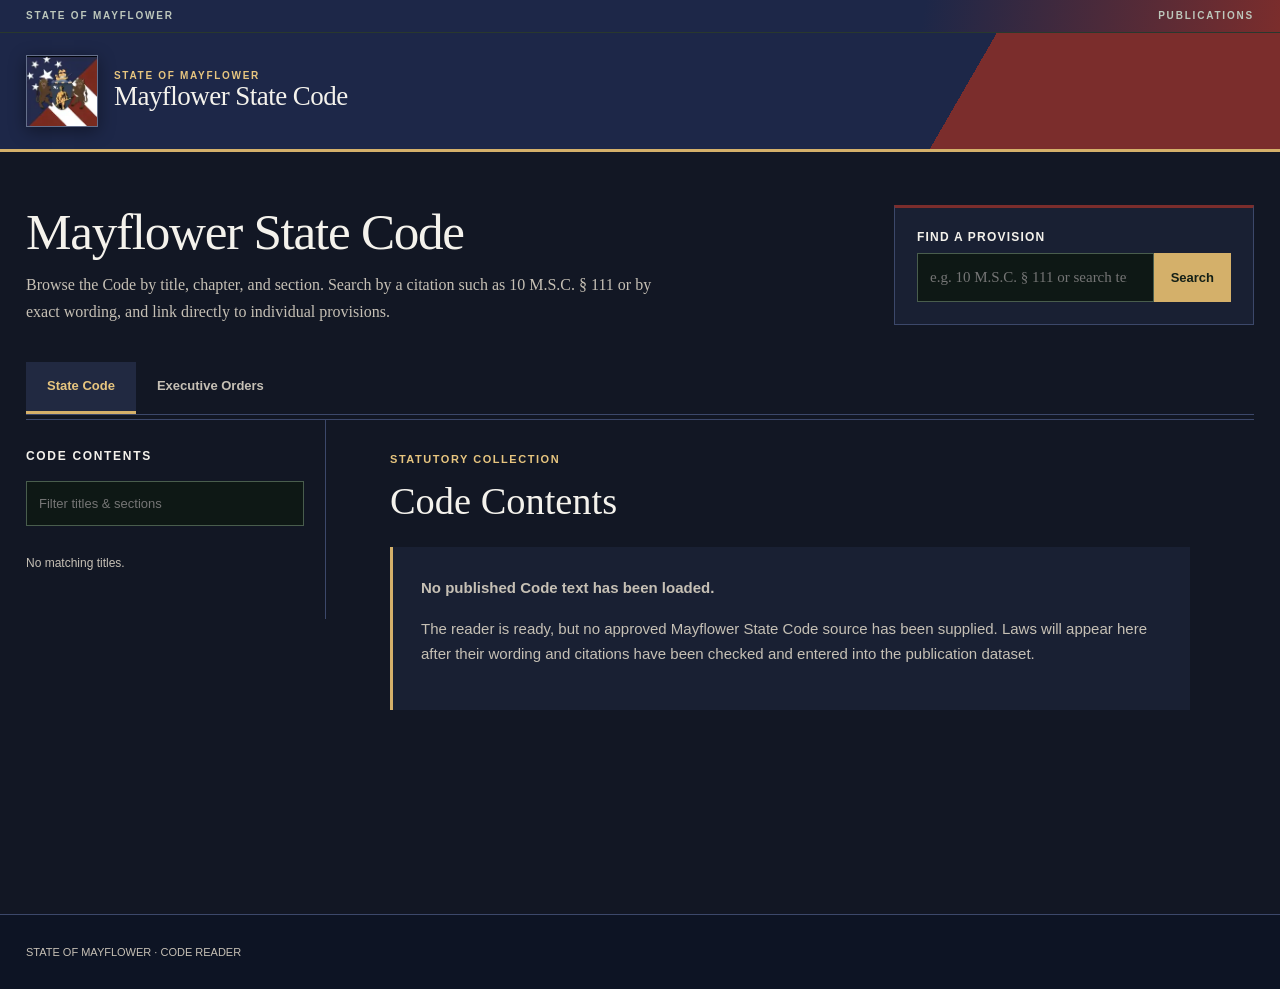
==== commit 53a9a527: "Refine Mayflower publication design and social link metadata" ====
--- a/index.html
+++ b/index.html
@@ -1,9 +1,9 @@
 <!doctype html>
-<html lang="en"><head><meta charset="utf-8"><meta name="viewport" content="width=device-width,initial-scale=1"><meta name="theme-color" content="#1d2748"><meta name="description" content="Browse the State of Mayflower's published State Code by title, chapter and section."><title>Mayflower State Code | State of Mayflower</title><link rel="icon" type="image/svg+xml" href="./assets/mayflower-seal.svg"><link rel="stylesheet" href="./assets/style.css"><script type="module" src="./assets/app.js"></script></head>
-<body><a class="skip" href="#main">Skip to content</a><div class="govbar"><div class="wrap"><span>STATE OF MAYFLOWER</span><span>STATE CODE · PUBLIC REFERENCE</span></div></div><header class="masthead"><div class="wrap headerrow"><a class="wordmark" href="./"><img class="site-seal" src="./assets/mayflower-seal.svg" alt="State of Mayflower logo" width="72" height="72"><span><small>STATE OF MAYFLOWER</small><strong>Mayflower State Code</strong></span></a><span class="header-meta">MAYFLOWER STATE LEGISLATURE</span></div></header>
-<main id="main" class="wrap"><section class="intro"><div><div class="eyebrow">LEGISLATIVE REFERENCE</div><h1>Mayflower State Code</h1><p>Browse the Code by title, chapter, and section. Search by a citation such as 10 M.S.C. § 111 or by exact wording, and link directly to individual provisions.</p></div><div class="search-panel"><form id="search-form"><label for="search">Find a provision</label><div class="searchline"><input id="search" type="search" maxlength="200" placeholder="e.g. 10 M.S.C. § 111 or search terms" autocomplete="off"><button type="submit">Search</button></div></form><div class="search-help">Accepts citations, section numbers, titles, or words in the Code.</div></div></section>
+<html lang="en"><head><meta charset="utf-8"><meta name="viewport" content="width=device-width,initial-scale=1"><meta name="theme-color" content="#1d2748"><meta name="description" content="Browse the State of Mayflower's published State Code by title, chapter and section."><title>Mayflower State Code | State of Mayflower</title><link rel="canonical" href="https://officalbusinesscloudy.github.io/MayflowerStateCode/"><meta property="og:type" content="website"><meta property="og:site_name" content="State of Mayflower"><meta property="og:title" content="Mayflower State Code"><meta property="og:description" content="Search and browse the Mayflower State Code by title, chapter, section, or citation."><meta property="og:url" content="https://officalbusinesscloudy.github.io/MayflowerStateCode/"><meta property="og:image" content="https://officalbusinesscloudy.github.io/MayflowerStateCode/assets/share-card.svg"><meta property="og:image:alt" content="State of Mayflower seal and publication title"><meta name="twitter:card" content="summary_large_image"><meta name="twitter:title" content="Mayflower State Code"><meta name="twitter:description" content="Search and browse the Mayflower State Code by title, chapter, section, or citation."><meta name="twitter:image" content="https://officalbusinesscloudy.github.io/MayflowerStateCode/assets/share-card.svg"><link rel="icon" type="image/svg+xml" href="./assets/mayflower-seal.svg"><link rel="stylesheet" href="./assets/style.css"><script type="module" src="./assets/app.js"></script></head>
+<body><a class="skip" href="#main">Skip to content</a><div class="govbar"><div class="wrap"><span>STATE OF MAYFLOWER</span><span>PUBLICATIONS</span></div></div><header class="masthead"><div class="wrap headerrow"><a class="wordmark" href="./"><img class="site-seal" src="./assets/mayflower-seal.svg" alt="State of Mayflower logo" width="72" height="72"><span><small>STATE OF MAYFLOWER</small><strong>Mayflower State Code</strong></span></a></div></header>
+<main id="main" class="wrap"><section class="intro"><div><h1>Mayflower State Code</h1><p>Browse the Code by title, chapter, and section. Search by a citation such as 10 M.S.C. § 111 or by exact wording, and link directly to individual provisions.</p></div><div class="search-panel"><form id="search-form"><label for="search">Find a provision</label><div class="searchline"><input id="search" type="search" maxlength="200" placeholder="e.g. 10 M.S.C. § 111 or search terms" autocomplete="off"><button type="submit">Search</button></div></form></div></section>
 <nav class="resource-tabs" aria-label="Publications"><a href="./" aria-current="page">State Code</a><a href="./executive-orders/">Executive Orders</a></nav>
 <button class="contents-toggle" id="contents-toggle" aria-controls="contents" aria-expanded="false">Browse Code Contents <span aria-hidden="true">☰</span></button>
 <div class="layout"><aside class="contents" id="contents"><div class="contents-head"><h2>Code contents</h2><label class="sr" for="filter">Filter titles</label><input type="search" id="filter" placeholder="Filter titles & sections"></div><nav id="toc" aria-label="Code navigation"></nav></aside>
 <div class="reading"><div id="status" class="status" aria-live="polite"></div><div id="content"></div></div></div></main>
-<footer><div class="wrap footerrow"><span>STATE OF MAYFLOWER · CODE READER</span><span>Confirm current legal force against the approved source publication.</span></div></footer></body></html>+<footer><div class="wrap footerrow"><span>STATE OF MAYFLOWER · CODE READER</span></div></footer></body></html>
--- a/assets/style.css
+++ b/assets/style.css
@@ -1,2 +1,5 @@
 :root{color-scheme:dark;--bg:#121724;--surface:#192033;--panel:#202944;--border:#3c486a;--text:#f4f2ec;--muted:#c6c0b5;--accent:#d4b06a;--gold:#e7c57f;--focus:#e7c57f}*{box-sizing:border-box}html{scroll-behavior:smooth}body{margin:0;background:var(--bg);color:var(--text);font:15px/1.65 Georgia,'Times New Roman',serif}button,input{font:inherit}button,a{touch-action:manipulation}a{color:var(--gold)}a:hover{text-decoration:underline}button:focus-visible,input:focus-visible,a:focus-visible{outline:2px solid var(--focus);outline-offset:3px}.wrap{width:min(1320px,calc(100% - 52px));margin:auto}.govbar{background:#11192c;color:#bdc7bc;border-bottom:1px solid #29382e;font:600 10px/1.4 Arial,sans-serif;letter-spacing:.18em}.govbar .wrap{display:flex;justify-content:space-between;gap:12px;padding:9px 0}.masthead{background:#1d2748;border-bottom:3px solid var(--accent)}.headerrow{display:flex;justify-content:space-between;align-items:center;padding:22px 0;gap:16px}.wordmark{display:flex;gap:16px;align-items:center;text-decoration:none;color:var(--text)}.wordmark small,.wordmark strong{display:block}.wordmark small{font:700 10px Arial,sans-serif;letter-spacing:.17em;color:var(--gold)}.wordmark strong{font:normal 27px Georgia,serif;letter-spacing:-.02em}.monogram{height:57px;width:57px;display:grid;place-items:center;border:2px solid var(--gold);border-radius:50%;font:34px Georgia,serif;color:var(--gold)}.header-meta,.eyebrow,.edition,.search-help,.contents-head,.contents-toggle,.code-label,.breadcrumbs,.result-meta,.actions,.nav-arrows,.status,.empty-note,.footerrow{font-family:Arial,Helvetica,sans-serif}.header-meta{font-size:12px;color:var(--muted);letter-spacing:.06em}.intro{display:grid;grid-template-columns:minmax(0,1fr) 360px;gap:32px;align-items:end;padding:43px 0 37px}.eyebrow{font-weight:700;letter-spacing:.18em;font-size:11px;color:var(--accent)}h1{font-size:clamp(34px,4vw,52px);font-weight:normal;line-height:1.1;margin:9px 0 12px;letter-spacing:-.025em}.intro p{margin:0;max-width:640px;color:var(--muted);font-size:16px}.edition{font-size:12px;margin-top:14px;color:var(--gold)}.search-panel{background:var(--surface);border:1px solid var(--border);padding:22px}.search-panel label{display:block;font:700 12px Arial,sans-serif;text-transform:uppercase;letter-spacing:.1em;margin-bottom:9px}.searchline{display:flex}.searchline input{flex:1;min-width:0}.searchline button{border:0;padding:11px 17px;background:var(--accent);color:#142017;font:700 13px Arial;cursor:pointer}.search-help{font-size:11px;color:var(--muted);margin-top:10px}input{background:#0e1815;border:1px solid #495d4d;border-radius:0;padding:11px 12px;color:var(--text);width:100%;outline:none}.layout{display:grid;grid-template-columns:300px minmax(0,1fr);border-top:1px solid var(--border);gap:0;align-items:start;min-height:55vh}.contents{border-right:1px solid var(--border);padding:27px 21px 40px 0;position:sticky;top:0;max-height:100vh;overflow:auto}.contents-head h2{font-size:12px;text-transform:uppercase;letter-spacing:.14em;margin:0 0 14px}.contents-head input{font-size:13px;margin-bottom:16px}.toc-title{display:block;width:100%;text-align:left;padding:12px 9px;background:none;color:var(--text);border:0;border-top:1px solid #293b33;cursor:pointer;font:600 13px/1.4 Arial}.toc-title:hover,.toc-title.active{background:#2d3753;color:var(--gold)}.toc-title small{display:block;color:var(--muted);font-size:10px;letter-spacing:.08em;margin-bottom:3px}.toc-chapters{margin:0 0 8px;padding:0;list-style:none}.toc-chapters a{display:block;padding:7px 9px 7px 19px;color:#b9c9bd;font:12px/1.4 Arial;text-decoration:none}.toc-chapters a.active,.toc-chapters a:hover{color:var(--gold);background:#303a58}.reading{padding:30px min(5vw,65px) 90px;min-width:0}.breadcrumbs{font-size:12px;color:var(--muted);margin-bottom:19px}.breadcrumbs a{color:var(--muted)}.code-label{font-size:11px;color:var(--gold);font-weight:bold;letter-spacing:.14em;text-transform:uppercase}.reading h2{font-size:clamp(27px,3vw,40px);font-weight:normal;line-height:1.2;margin:10px 0 23px}.reading h3{font-size:20px;font-weight:normal;margin:28px 0 8px}.catalog{display:grid;gap:12px}.catalog a,.result{display:block;text-decoration:none;color:var(--text);background:var(--surface);border:1px solid var(--border);padding:20px 23px}.catalog a:hover,.result:hover{border-color:var(--accent);background:#1d2d25}.catalog .code-label{display:block}.catalog strong,.result strong{display:block;font-size:19px;font-weight:normal;margin:5px 0}.catalog small,.result-meta{font-size:12px;color:var(--muted)}.section-list{list-style:none;margin:0;padding:0}.section-list li{border-bottom:1px solid var(--border)}.section-list a{display:flex;justify-content:space-between;gap:12px;align-items:baseline;padding:13px 0;color:var(--text);text-decoration:none}.section-list a:hover{color:var(--gold)}.section-list .num{font-family:Arial;font-size:12px;color:var(--accent);white-space:nowrap}.statute{font-size:17px;line-height:1.9;white-space:pre-wrap;overflow-wrap:anywhere}.statute p{margin:0 0 1.05em}.statute p:target{background:#594b2b66;box-shadow:-6px 0 var(--accent);scroll-margin-top:20px}.statute a{color:var(--gold);text-decoration-color:#8c7950}.actions{display:flex;gap:9px;flex-wrap:wrap;margin:22px 0 31px}.actions button,.actions a,.nav-arrows a{display:inline-block;border:1px solid var(--border);padding:8px 12px;background:#242e4b;color:var(--text);font:12px Arial;cursor:pointer;text-decoration:none}.actions button:hover,.actions a:hover,.nav-arrows a:hover{border-color:var(--gold)}.nav-arrows{display:flex;justify-content:space-between;gap:18px;border-top:1px solid var(--border);padding-top:19px;margin-top:35px;font-size:12px}.meta-panel{border-top:1px solid var(--border);margin-top:30px;padding-top:20px;font:13px/1.6 Arial;color:var(--muted)}.meta-panel h3{font:700 12px Arial;text-transform:uppercase;letter-spacing:.13em;color:var(--text)}.status{font-size:13px;color:var(--gold);margin-bottom:13px}.status:empty{display:none}.empty-note{padding:28px;background:var(--surface);border-left:3px solid var(--accent);color:var(--muted);line-height:1.7}.result{margin-bottom:10px}.result p{font-size:14px;color:var(--muted);margin:5px 0}.result mark{background:#75623b;color:#fff}.result-meta{display:block;margin-bottom:5px}.contents-toggle{display:none}footer{border-top:1px solid var(--border);background:#0d1424}.footerrow{display:flex;justify-content:space-between;gap:15px;padding:28px 0;font-size:11px;color:var(--muted)}.skip,.sr{position:absolute;left:-9999px}.skip:focus,.sr:focus{left:12px;top:12px;background:#fff;color:#000;padding:8px;z-index:10}@media(max-width:850px){.wrap{width:min(100% - 30px,1320px)}.intro{grid-template-columns:1fr;gap:20px;padding:30px 0}.layout{grid-template-columns:1fr}.contents-toggle{display:flex;justify-content:space-between;width:100%;background:#252e4b;border:1px solid var(--border);padding:13px;color:var(--text);cursor:pointer}.contents{display:none;position:static;max-height:none;border:1px solid var(--border);padding:18px;margin-top:5px}.contents.open{display:block}.reading{padding:24px 0 65px}.header-meta{display:none}.wordmark strong{font-size:22px}.monogram{height:48px;width:48px;font-size:27px}.footerrow{flex-direction:column}}@media print{:root{color-scheme:light}body{background:white;color:#111}.govbar,.masthead,.search-panel,.contents,.contents-toggle,.actions,.nav-arrows,footer,.intro p,.eyebrow,.status{display:none!important}.intro{display:block;padding:0}.intro h1{font-size:22px}.layout{display:block;border:0}.reading{padding:0}.statute{color:#111;font-size:12pt}.statute a{color:#111}.code-label{color:#111}}
 .govbar{background:linear-gradient(100deg,#1d2748 0 72%,#7b2d2c)}.masthead{background:linear-gradient(120deg,#1d2748 0 74%,#7b2d2c 74%);border-bottom:3px solid #d4b06a}.site-seal{width:72px;height:72px;object-fit:cover;border:1px solid #65708b;box-shadow:0 4px 16px #0006;flex-shrink:0}.wordmark em{display:block;font:normal 12px Arial,sans-serif;color:#d0d3de;margin-top:5px}.search-panel{border-top:3px solid #7b2d2c}.code-citation{font:600 clamp(24px,3vw,36px)/1.25 Georgia,serif;color:#e7c57f;margin:12px 0 8px}.title-context{font:13px Arial,sans-serif;color:var(--muted);margin:0 0 20px}.section-title{margin:8px 0 12px!important}@media(max-width:850px){.site-seal{width:55px;height:55px}.wordmark em{font-size:10px}}
+
+/* Publication navigation and executive order register */
+.resource-tabs{display:flex;align-items:stretch;gap:0;border-bottom:1px solid var(--border);margin-bottom:4px;font:700 13px/1.3 Arial,Helvetica,sans-serif}.resource-tabs a{display:block;padding:16px 21px;text-decoration:none;color:var(--muted);border-bottom:3px solid transparent}.resource-tabs a:hover{color:var(--text);background:#232b44}.resource-tabs a[aria-current="page"]{color:var(--gold);border-bottom-color:#d4b06a;background:#212941}.orders-page{padding:35px 0 90px;min-height:48vh;max-width:980px}.orders-heading{display:flex;align-items:end;justify-content:space-between;gap:18px;margin-bottom:27px;border-bottom:1px solid var(--border)}.orders-heading h2{font:normal clamp(27px,3vw,39px)/1.3 Georgia,serif;margin:5px 0 20px}.orders-page .statute{max-width:820px}.orders-page .breadcrumbs{margin-bottom:24px}.orders-page .catalog{grid-template-columns:1fr}@media(max-width:520px){.resource-tabs a{padding:13px 12px;font-size:12px}.orders-page{padding:27px 0 60px}}
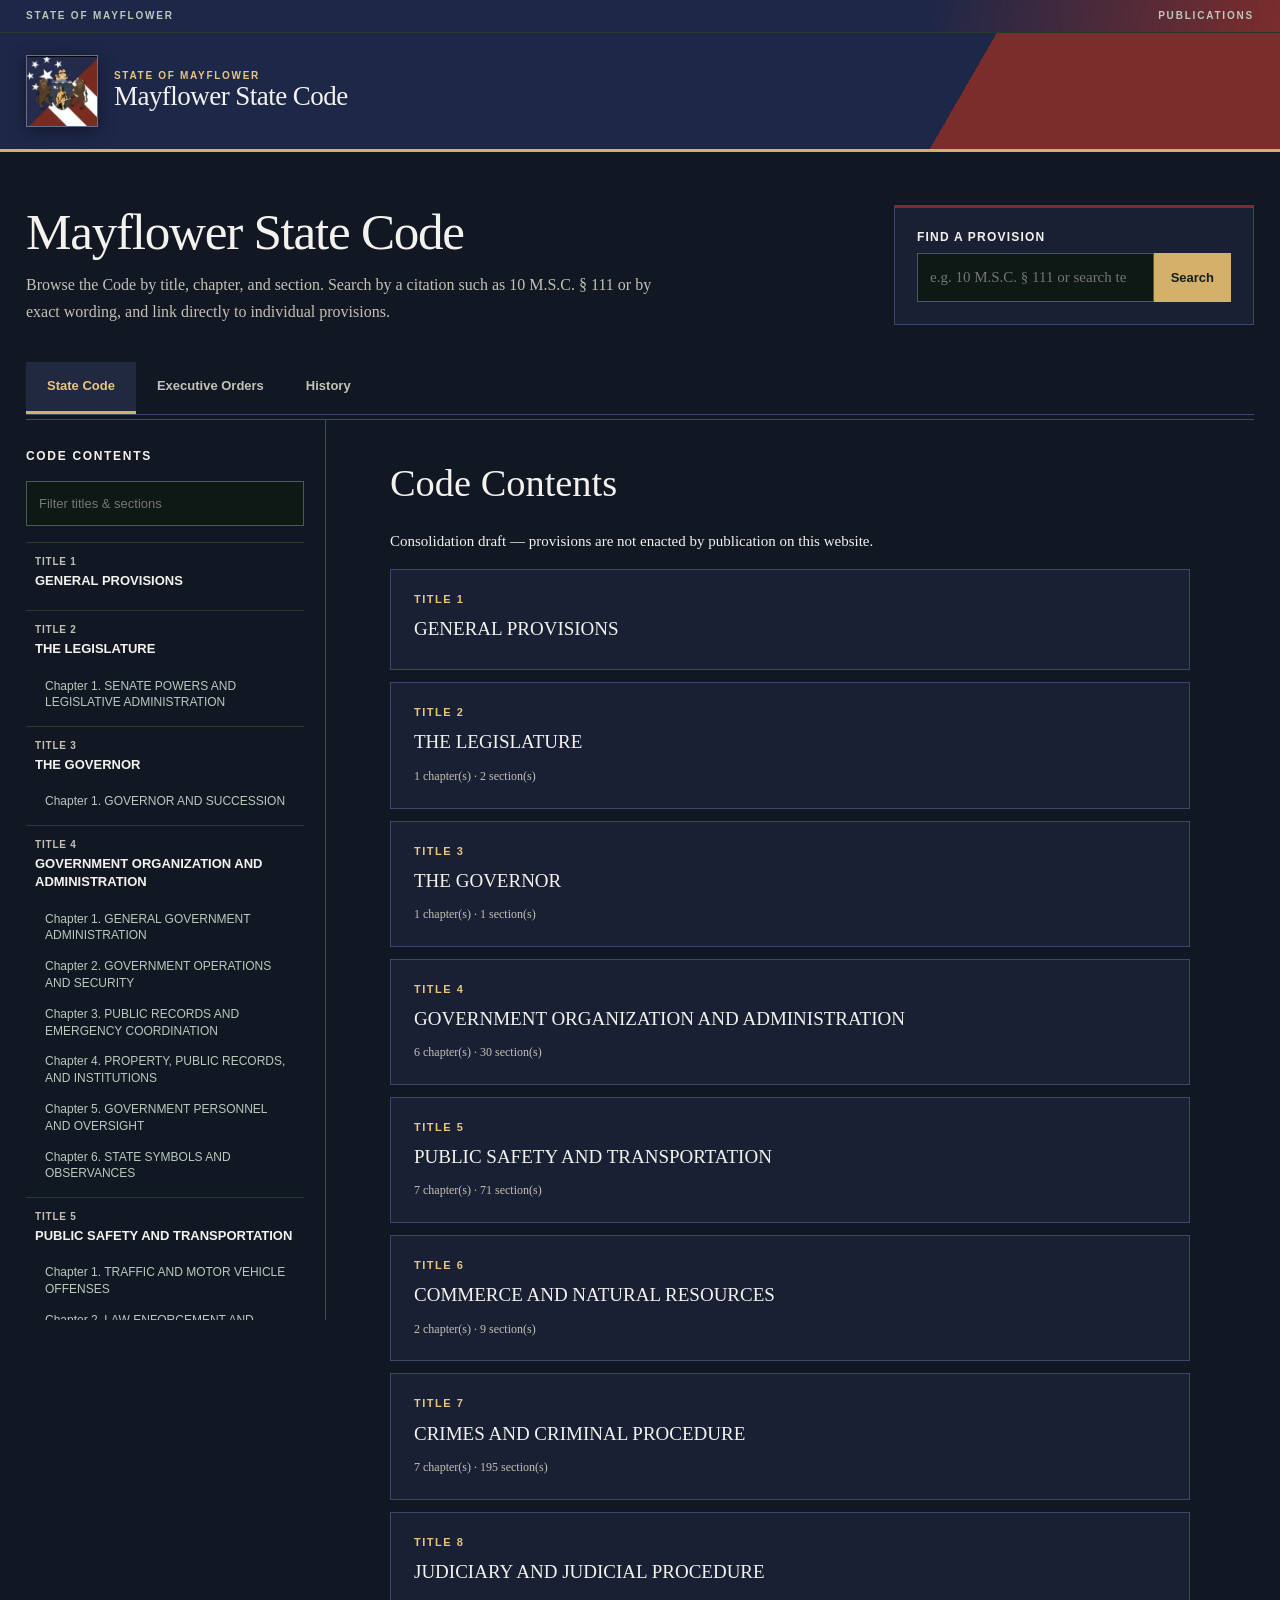
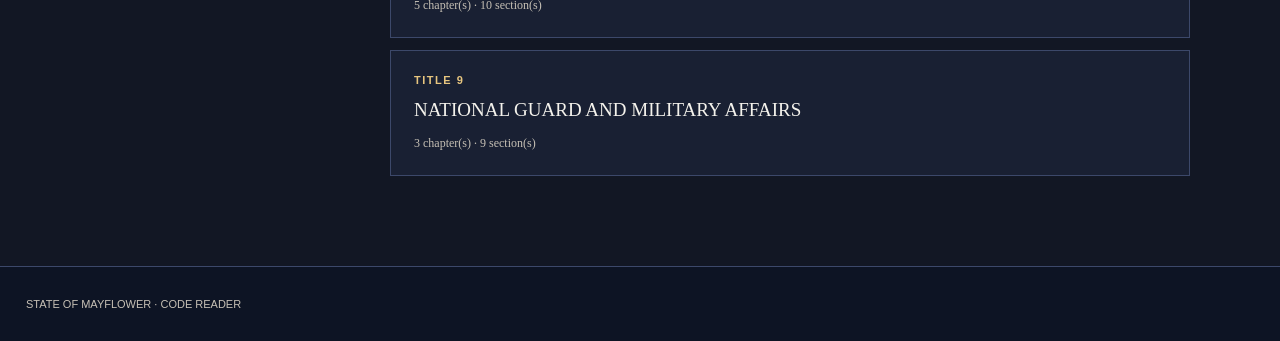
==== commit c3e215d2: "Link historical archive in main publication navigation" ====
--- a/index.html
+++ b/index.html
@@ -2,7 +2,7 @@
 <html lang="en"><head><meta charset="utf-8"><meta name="viewport" content="width=device-width,initial-scale=1"><meta name="theme-color" content="#1d2748"><meta name="description" content="Browse the State of Mayflower's published State Code by title, chapter and section."><title>Mayflower State Code | State of Mayflower</title><link rel="canonical" href="https://officalbusinesscloudy.github.io/MayflowerStateCode/"><meta property="og:type" content="website"><meta property="og:site_name" content="State of Mayflower"><meta property="og:title" content="Mayflower State Code"><meta property="og:description" content="Search and browse the Mayflower State Code by title, chapter, section, or citation."><meta property="og:url" content="https://officalbusinesscloudy.github.io/MayflowerStateCode/"><meta property="og:image" content="https://officalbusinesscloudy.github.io/MayflowerStateCode/assets/share-card.svg"><meta property="og:image:alt" content="State of Mayflower seal and publication title"><meta name="twitter:card" content="summary_large_image"><meta name="twitter:title" content="Mayflower State Code"><meta name="twitter:description" content="Search and browse the Mayflower State Code by title, chapter, section, or citation."><meta name="twitter:image" content="https://officalbusinesscloudy.github.io/MayflowerStateCode/assets/share-card.svg"><link rel="icon" type="image/svg+xml" href="./assets/mayflower-seal.svg"><link rel="stylesheet" href="./assets/style.css"><script type="module" src="./assets/app.js"></script></head>
 <body><a class="skip" href="#main">Skip to content</a><div class="govbar"><div class="wrap"><span>STATE OF MAYFLOWER</span><span>PUBLICATIONS</span></div></div><header class="masthead"><div class="wrap headerrow"><a class="wordmark" href="./"><img class="site-seal" src="./assets/mayflower-seal.svg" alt="State of Mayflower logo" width="72" height="72"><span><small>STATE OF MAYFLOWER</small><strong>Mayflower State Code</strong></span></a></div></header>
 <main id="main" class="wrap"><section class="intro"><div><h1>Mayflower State Code</h1><p>Browse the Code by title, chapter, and section. Search by a citation such as 10 M.S.C. § 111 or by exact wording, and link directly to individual provisions.</p></div><div class="search-panel"><form id="search-form"><label for="search">Find a provision</label><div class="searchline"><input id="search" type="search" maxlength="200" placeholder="e.g. 10 M.S.C. § 111 or search terms" autocomplete="off"><button type="submit">Search</button></div></form></div></section>
-<nav class="resource-tabs" aria-label="Publications"><a href="./" aria-current="page">State Code</a><a href="./executive-orders/">Executive Orders</a></nav>
+<nav class="resource-tabs" aria-label="Publications"><a href="./" aria-current="page">State Code</a><a href="./executive-orders/">Executive Orders</a><a href="./history/">History</a></nav>
 <button class="contents-toggle" id="contents-toggle" aria-controls="contents" aria-expanded="false">Browse Code Contents <span aria-hidden="true">☰</span></button>
 <div class="layout"><aside class="contents" id="contents"><div class="contents-head"><h2>Code contents</h2><label class="sr" for="filter">Filter titles</label><input type="search" id="filter" placeholder="Filter titles & sections"></div><nav id="toc" aria-label="Code navigation"></nav></aside>
 <div class="reading"><div id="status" class="status" aria-live="polite"></div><div id="content"></div></div></div></main>
--- a/assets/style.css
+++ b/assets/style.css
@@ -3,3 +3,60 @@
 
 /* Publication navigation and executive order register */
 .resource-tabs{display:flex;align-items:stretch;gap:0;border-bottom:1px solid var(--border);margin-bottom:4px;font:700 13px/1.3 Arial,Helvetica,sans-serif}.resource-tabs a{display:block;padding:16px 21px;text-decoration:none;color:var(--muted);border-bottom:3px solid transparent}.resource-tabs a:hover{color:var(--text);background:#232b44}.resource-tabs a[aria-current="page"]{color:var(--gold);border-bottom-color:#d4b06a;background:#212941}.orders-page{padding:35px 0 90px;min-height:48vh;max-width:980px}.orders-heading{display:flex;align-items:end;justify-content:space-between;gap:18px;margin-bottom:27px;border-bottom:1px solid var(--border)}.orders-heading h2{font:normal clamp(27px,3vw,39px)/1.3 Georgia,serif;margin:5px 0 20px}.orders-page .statute{max-width:820px}.orders-page .breadcrumbs{margin-bottom:24px}.orders-page .catalog{grid-template-columns:1fr}@media(max-width:520px){.resource-tabs a{padding:13px 12px;font-size:12px}.orders-page{padding:27px 0 60px}}
+
+/* Executive Order document and original PDF */
+.executive-text h3{font:normal 21px/1.45 Georgia,serif;margin:34px 0 16px;color:var(--text)}.executive-text p{margin:0 0 19px}.pdf-archive{margin-top:40px;border-top:1px solid var(--border);padding-top:23px;font:13px/1.6 Arial,sans-serif}.pdf-archive summary{cursor:pointer;color:var(--gold);font-weight:600;padding:8px 0}.pdf-archive iframe{width:100%;height:min(78vh,760px);min-height:400px;border:1px solid var(--border);background:#fff;margin-top:16px}.pdf-archive p{margin:12px 0}
+@media print{.pdf-archive{display:none!important}}
+
+
+/* Link typography: list entries are navigation, not underlined body copy. */
+.catalog a,.catalog a:link,.catalog a:visited,
+.catalog a:hover,.catalog a:focus-visible,
+.catalog a strong,.catalog a .code-label,
+.toc-title,.toc-title:link,.toc-title:hover,
+.toc-title:visited,.toc-chapters a,
+.section-list a,.section-list a:hover,
+.result,.result:hover{ text-decoration:none !important; }
+.catalog a:hover strong,.toc-title:hover,.section-list a:hover{color:var(--gold)}
+/* Formal archival print treatment */
+.print-letterhead,.print-document-meta{display:none}
+@page{size:letter;margin:0.78in 0.82in 0.75in}
+@media print{
+  :root{color-scheme:light!important}
+  html,body{margin:0!important;padding:0!important;background:#fff!important;color:#121212!important;overflow:visible!important;font:11pt/1.55 Georgia,"Times New Roman",serif!important;-webkit-print-color-adjust:exact;print-color-adjust:exact}
+  *,*:before,*:after{box-shadow:none!important;text-shadow:none!important}
+  .govbar,.masthead,.intro,.resource-tabs,.search-panel,.contents,.contents-toggle,.actions,.nav-arrows,.breadcrumbs,.status,.meta-panel,.pdf-archive,footer,.orders-heading,.title-context,.code-label,.skip{display:none!important}
+  .wrap,.orders-page,.reading,.layout,.orders-page .statute{width:100%!important;max-width:none!important;min-height:0!important;display:block!important;margin:0!important;padding:0!important;border:0!important}
+  #orders-content,#content{margin:0!important;padding:0!important}
+  .print-letterhead{display:flex!important;align-items:center;justify-content:center;gap:18px;padding:0 0 18px;margin:0 0 18px;border-bottom:1.5pt solid #222;text-align:left}
+  .print-letterhead img{width:60px!important;height:60px!important;object-fit:contain}
+  .print-letterhead strong{display:block;font:700 14pt/1.3 Georgia,serif;letter-spacing:.08em}
+  .print-letterhead span{display:block;font:9pt/1.5 Arial,sans-serif;letter-spacing:.16em;margin-top:3px}
+  .print-document-meta{display:flex!important;justify-content:space-between;gap:12px;padding:0 0 16px;font:700 9pt/1.5 Arial,sans-serif;letter-spacing:.05em;text-transform:uppercase}
+  .orders-page #orders-content>h2{font:700 16pt/1.25 Georgia,serif!important;text-align:center;margin:2pt 0 22pt!important;break-after:avoid;page-break-after:avoid}
+  .orders-page .statute,.reading .statute{font:11pt/1.6 Georgia,"Times New Roman",serif!important;white-space:normal!important;max-width:none!important;overflow:visible!important;color:#111!important}
+  .orders-page .statute p,.reading .statute p{font-size:11pt!important;line-height:1.6!important;margin:0 0 12pt!important;orphans:3;widows:3}
+  .executive-text h3{font:700 11pt/1.4 Georgia,serif!important;text-align:center!important;margin:22pt 0 12pt!important;color:#111!important;break-after:avoid;page-break-after:avoid;break-inside:avoid}
+  .statute a{color:#111!important;text-decoration:none!important}
+  .statute p:target{background:transparent!important;outline:0!important}
+  .orders-page .catalog,.reading .catalog{display:block!important}
+  .orders-page .catalog a,.reading .catalog a{border:0!important;color:#111!important;background:none!important;padding:4pt 0!important}
+  .orders-page .catalog strong,.reading .catalog strong{font-size:12pt}
+  .reading .code-citation{color:#111!important;font-size:18pt!important}
+  .reading .section-title{font-size:16pt!important}
+}
+
+
+/* USC-style statutory hierarchy: (a), (1), (A). */
+.statute-clause{display:grid;grid-template-columns:3.1rem minmax(0,1fr);gap:0.25rem;align-items:start;margin:0 0 1.1rem;min-width:0}
+.statute-marker{font:inherit;color:var(--text);white-space:nowrap;padding-top:0}
+.statute-clause-text{min-width:0}
+.statute-clause-text>p:first-child{margin-top:0}
+.statute-clause-text>p:last-child{margin-bottom:0}
+.statute-clause .nested-clause{grid-template-columns:3rem minmax(0,1fr);margin:0 0 0.8rem}
+.statute .part-clause{margin:0 0 2rem}
+.statute .part-heading{margin:0 0 0.9rem;font:600 17px/1.5 Georgia,"Times New Roman",serif;letter-spacing:0;color:var(--text)}
+.statute-clause:target{background:rgba(212,176,106,.09);box-shadow:-3px 0 var(--accent);scroll-margin-top:25px}
+.statute-clause-text p{overflow-wrap:break-word;white-space:pre-wrap}
+@media(max-width:650px){.statute-clause{grid-template-columns:2.2rem minmax(0,1fr)}.statute-clause .nested-clause{grid-template-columns:2.35rem minmax(0,1fr)}.statute .part-heading{font-size:16px}}
+@media print{.statute-clause{grid-template-columns:.42in minmax(0,1fr);gap:0;margin-bottom:9pt;break-inside:auto}.statute-clause .nested-clause{grid-template-columns:.42in minmax(0,1fr)}.statute-marker{color:#111!important}.statute .part-heading{font:700 11pt/1.4 Georgia,serif!important;color:#111!important;break-after:avoid;page-break-after:avoid}.statute-clause-text p{orphans:3;widows:3}}
